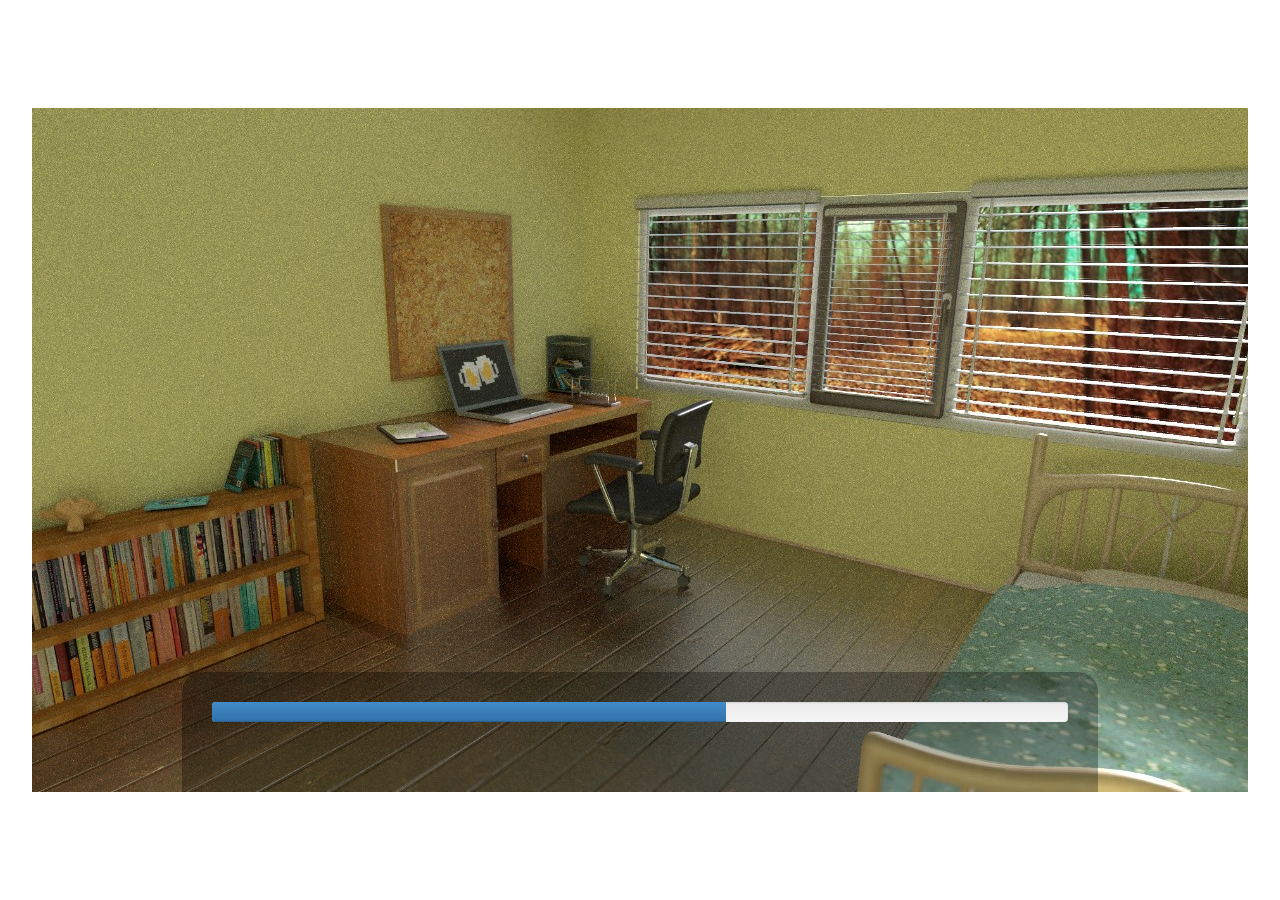
==== web/index.html @ ce3aa04d "dummy progress bars" ====
<html>
<head>
    <link href='http://fonts.googleapis.com/css?family=Exo+2:500italic&subset=cyrillic' rel='stylesheet' type='text/css'>
    <link rel="stylesheet" type="text/css" href="js/lib/dist/css/bootstrap.css">
    <link rel="stylesheet" type="text/css" href="js/lib/dist/css/bootstrap-theme.css">
    <link rel="stylesheet" type="text/css" href="js/lib/jquery-ui-1.11.1/jquery-ui.css">
    <link rel="stylesheet" type="text/css" href="css/main.css" />
    <meta charset="UTF-8">
</head>
<body>
    <div id="container">
        <div id="room" style="display: none">
            <div id="room_background" class="image_stack">
            </div>
            <div id="stats" class="bottom_panel">
                <div class="iconbar">
                    <div class="progress">
                        <div class="progress-bar" role="progressbar" aria-valuenow="60" aria-valuemin="0" aria-valuemax="100" style="width: 60%;">
                        </div>
                    </div>
                </div>
                <div id="moarstats" class="suppl">
                    <div id="left" class="col-md-6">
                        <div class="iconbar">
                            <div class="progress">
                                <div class="progress-bar" role="progressbar" aria-valuenow="60" aria-valuemin="0" aria-valuemax="100" style="width: 60%;">
                                </div>
                            </div>
                        </div>
                        <div class="iconbar">
                            <div class="progress">
                                <div class="progress-bar" role="progressbar" aria-valuenow="60" aria-valuemin="0" aria-valuemax="100" style="width: 60%;">
                                </div>
                            </div>
                        </div>
                        <div class="iconbar">
                            <div class="progress">
                                <div class="progress-bar" role="progressbar" aria-valuenow="60" aria-valuemin="0" aria-valuemax="100" style="width: 60%;">
                                </div>
                            </div>
                        </div>
                    </div>
                    <div id="right" class="col-md-6">
                        <div class="iconbar">
                            <div class="progress">
                                <div class="progress-bar" role="progressbar" aria-valuenow="60" aria-valuemin="0" aria-valuemax="100" style="width: 60%;">
                                </div>
                            </div>
                        </div>
                        <div class="iconbar">
                            <div class="progress">
                                <div class="progress-bar" role="progressbar" aria-valuenow="60" aria-valuemin="0" aria-valuemax="100" style="width: 60%;">
                                </div>
                            </div>
                        </div>
                        <div class="iconbar">
                            <div class="progress">
                                <div class="progress-bar" role="progressbar" aria-valuenow="60" aria-valuemin="0" aria-valuemax="100" style="width: 60%;">
                                </div>
                            </div>
                        </div>
                    </div>
            </div>
        </div> 
    </div>
    <div id="encounter" style="display: none">
        <div id="encounter_background" class="image_stack">
        </div>
    </div>
    <div id="brain">
        <div id="brain_stack" class="image_stack">
        </div>
    </div>
</div>

<script type="text/javascript" src="js/lib/jquery.min.js"></script>
<script type="text/javascript" src="js/lib/velocity.min.js"></script>
<script type="text/javascript" src="js/lib/prefixfree.min.js"></script>
<script type="text/javascript" src="js/lib/dist/js/bootstrap.js"></script>
<script type="text/javascript" src="js/lib/jquery-ui-1.11.1/jquery-ui.js"></script>
<script type="text/javascript" src="js/actions/add_hidden.js"></script>
<script type="text/javascript" src="js/data/encounters.js"></script>
<script type="text/javascript" src="js/data/vars.js"></script>
<script type="text/javascript" src="js/data/memories.js"></script>
<script type="text/javascript" src="js/main.js"></script>
</body>
---- web/css/main.css ----
/* главна резолюция: 1216x684 - мега яка */

body {
    overflow: hidden;
}

#container {
    width:1216px;
    height:684px;
    position:absolute;
    left:50%;
    top:50%;
    margin:-342 0 0 -608px;
    background-color: white;
}

.front {
    z-index: 1;
}

.back {
    z-index: 0;
}

.image_stack {
    position: relative;
}

.stacked {
    position: absolute;
    top: 0px;
    left: 0px;
}

.choice_text {
    width: 200px;
    height: 20px;
}

.encounter_text {
    height: 120px;
    width: 650px;

    float: right;

    border-radius: 6px;
    border-style: solid;
    border-color: #251e0d;

    background-size: 101% 100%;
    background-repeat: no-repeat;

    font-size: 21px;
    line-height: 1.33;
    padding: 15px 16px;
    color: #333333;

    font-family: 'Exo 2', sans-serif;

    -moz-user-select: none;
    background-image: url('../img/encounters/02/lbl2.png');
    cursor: auto;
    display: block;
    font-weight: 400;
    margin-bottom: 0;
    text-align: left;
    vertical-align: middle;
}

.choice_text {
    min-height: 75px;

    max-height: 200px;
    max-width: 240px;

    float: right;

    border-radius: 6px;
    border-style: solid;
    border-color: #251e0d;

    font-size: 16px;
    line-height: 1.33;
    padding: 12px 16px;
    color: #333333;

    font-family: 'Exo 2', sans-serif;

    background-image: url('../img/encounters/02/txt.png');
    cursor: auto;
    display: block;
    font-weight: 400;
    margin-bottom: 0;
    text-align: left;
    vertical-align: middle;
}

.hover_show {
    opacity: 0;
}

.hover_show:hover {
    opacity: 1;
}

.bottom_panel {
    position: absolute;
    top: calc(684px - 120px);
    left: 150px;
    width: calc(1216px - 300px);
    height: 120px;   /* hardcoding all the way */
    z-index: 5;
    background-color: rgba(0, 0, 0, 0.3);
    border-top-left-radius: 20px;
    border-top-right-radius: 20px;
    color: #eee;
    padding: 30px;
    transition: height 1s, top 1s;
}

.bottom_panel:hover {
    top: calc(684px - 220px);
    height: 220px;
}

.suppl {
    opacity: 0;
    transition: opacity 1s;
}

.bottom_panel:hover .suppl {
    opacity: 1;
}
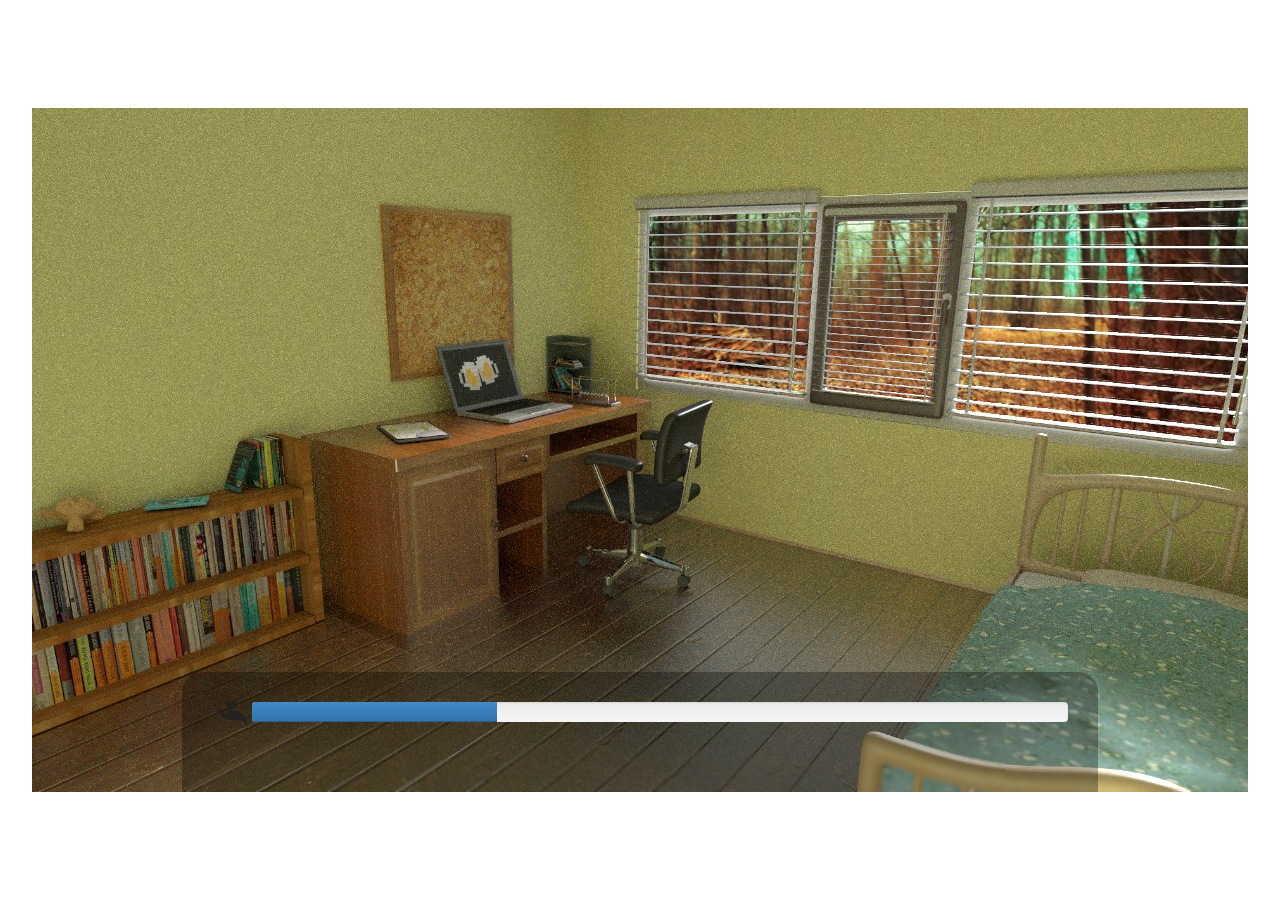
==== commit e0dca2c5: "stats" ====
--- a/web/index.html
+++ b/web/index.html
@@ -12,53 +12,13 @@
         <div id="room" style="display: none">
             <div id="room_background" class="image_stack">
             </div>
-            <div id="stats" class="bottom_panel">
-                <div class="iconbar">
-                    <div class="progress">
-                        <div class="progress-bar" role="progressbar" aria-valuenow="60" aria-valuemin="0" aria-valuemax="100" style="width: 60%;">
-                        </div>
-                    </div>
+            <div class="bottom_panel">
+                <div id="stats">
                 </div>
                 <div id="moarstats" class="suppl">
                     <div id="left" class="col-md-6">
-                        <div class="iconbar">
-                            <div class="progress">
-                                <div class="progress-bar" role="progressbar" aria-valuenow="60" aria-valuemin="0" aria-valuemax="100" style="width: 60%;">
-                                </div>
-                            </div>
-                        </div>
-                        <div class="iconbar">
-                            <div class="progress">
-                                <div class="progress-bar" role="progressbar" aria-valuenow="60" aria-valuemin="0" aria-valuemax="100" style="width: 60%;">
-                                </div>
-                            </div>
-                        </div>
-                        <div class="iconbar">
-                            <div class="progress">
-                                <div class="progress-bar" role="progressbar" aria-valuenow="60" aria-valuemin="0" aria-valuemax="100" style="width: 60%;">
-                                </div>
-                            </div>
-                        </div>
                     </div>
                     <div id="right" class="col-md-6">
-                        <div class="iconbar">
-                            <div class="progress">
-                                <div class="progress-bar" role="progressbar" aria-valuenow="60" aria-valuemin="0" aria-valuemax="100" style="width: 60%;">
-                                </div>
-                            </div>
-                        </div>
-                        <div class="iconbar">
-                            <div class="progress">
-                                <div class="progress-bar" role="progressbar" aria-valuenow="60" aria-valuemin="0" aria-valuemax="100" style="width: 60%;">
-                                </div>
-                            </div>
-                        </div>
-                        <div class="iconbar">
-                            <div class="progress">
-                                <div class="progress-bar" role="progressbar" aria-valuenow="60" aria-valuemin="0" aria-valuemax="100" style="width: 60%;">
-                                </div>
-                            </div>
-                        </div>
                     </div>
             </div>
         </div> 
--- a/web/css/main.css
+++ b/web/css/main.css
@@ -131,3 +131,10 @@
 .bottom_panel:hover .suppl {
     opacity: 1;
 }
+
+.icon {
+    height: 40px;
+    float: left;
+    margin-top: -10px;
+}
+
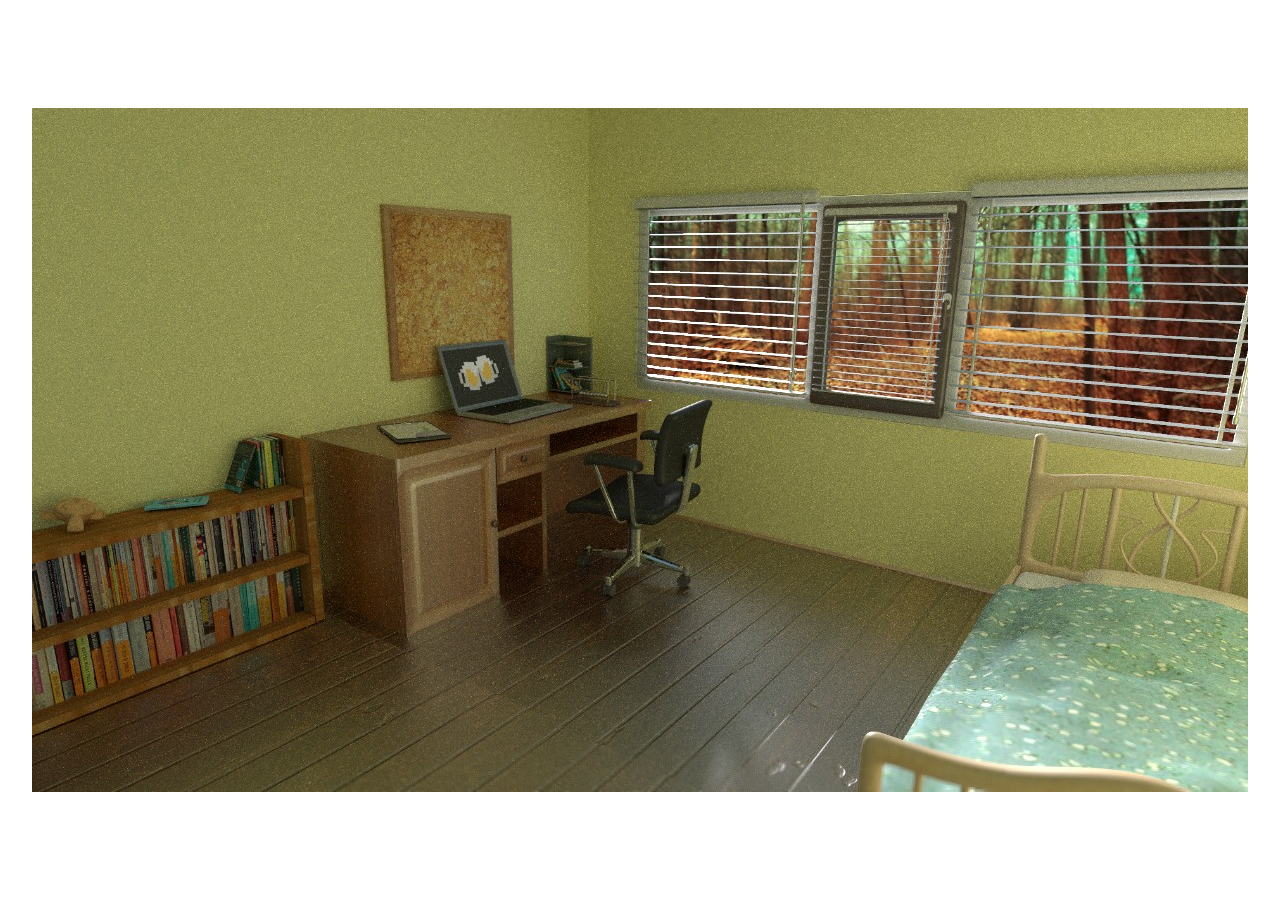
==== commit 5145f9b3: "Merge branch 'master' of https://github.com/bitterfly/6a into tree" ====
--- a/web/index.html
+++ b/web/index.html
@@ -8,20 +8,10 @@
     <meta charset="UTF-8">
 </head>
 <body>
-    <div id="container">
-        <div id="room" style="display: none">
-            <div id="room_background" class="image_stack">
-            </div>
-            <div class="bottom_panel">
-                <div id="stats">
-                </div>
-                <div id="moarstats" class="suppl">
-                    <div id="left" class="col-md-6">
-                    </div>
-                    <div id="right" class="col-md-6">
-                    </div>
-            </div>
-        </div> 
+<div id="container">
+    <div id="room" style="display: none">
+        <div id="room_background" class="image_stack">
+        </div>
     </div>
     <div id="encounter" style="display: none">
         <div id="encounter_background" class="image_stack">
--- a/web/css/main.css
+++ b/web/css/main.css
@@ -1,8 +1,4 @@
 /* главна резолюция: 1216x684 - мега яка */
-
-body {
-    overflow: hidden;
-}
 
 #container {
     width:1216px;
@@ -11,7 +7,7 @@
     left:50%;
     top:50%;
     margin:-342 0 0 -608px;
-    background-color: white;
+    background-color: #ccc;
 }
 
 .front {
@@ -43,13 +39,9 @@
 
     float: right;
 
+    background-color: #f9f9f9;
+
     border-radius: 6px;
-    border-style: solid;
-    border-color: #251e0d;
-
-    background-size: 101% 100%;
-    background-repeat: no-repeat;
-
     font-size: 21px;
     line-height: 1.33;
     padding: 15px 16px;
@@ -58,7 +50,7 @@
     font-family: 'Exo 2', sans-serif;
 
     -moz-user-select: none;
-    background-image: url('../img/encounters/02/lbl2.png');
+    background-image: none;
     cursor: auto;
     display: block;
     font-weight: 400;
@@ -75,18 +67,18 @@
 
     float: right;
 
+    background-color: #f9f9f9;
+
     border-radius: 6px;
-    border-style: solid;
-    border-color: #251e0d;
-
     font-size: 16px;
     line-height: 1.33;
-    padding: 12px 16px;
+    padding: 15px 16px;
     color: #333333;
 
     font-family: 'Exo 2', sans-serif;
 
-    background-image: url('../img/encounters/02/txt.png');
+    -moz-user-select: none;
+    background-image: none;
     cursor: auto;
     display: block;
     font-weight: 400;
@@ -102,39 +94,3 @@
 .hover_show:hover {
     opacity: 1;
 }
-
-.bottom_panel {
-    position: absolute;
-    top: calc(684px - 120px);
-    left: 150px;
-    width: calc(1216px - 300px);
-    height: 120px;   /* hardcoding all the way */
-    z-index: 5;
-    background-color: rgba(0, 0, 0, 0.3);
-    border-top-left-radius: 20px;
-    border-top-right-radius: 20px;
-    color: #eee;
-    padding: 30px;
-    transition: height 1s, top 1s;
-}
-
-.bottom_panel:hover {
-    top: calc(684px - 220px);
-    height: 220px;
-}
-
-.suppl {
-    opacity: 0;
-    transition: opacity 1s;
-}
-
-.bottom_panel:hover .suppl {
-    opacity: 1;
-}
-
-.icon {
-    height: 40px;
-    float: left;
-    margin-top: -10px;
-}
-
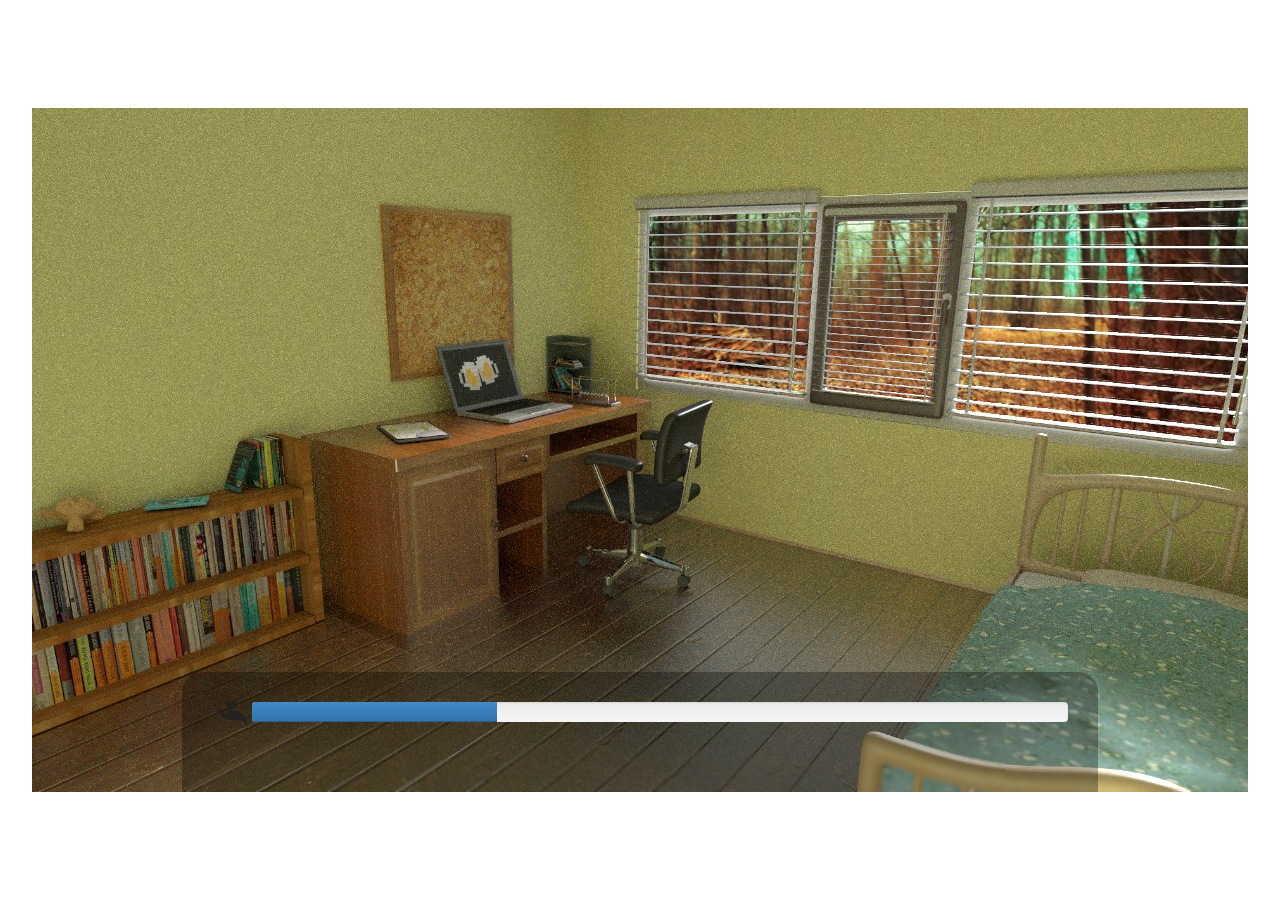
==== commit 8ab43d1b: "Merge branch 'master' of https://github.com/bitterfly/6a into tree" ====
--- a/web/index.html
+++ b/web/index.html
@@ -8,10 +8,20 @@
     <meta charset="UTF-8">
 </head>
 <body>
-<div id="container">
-    <div id="room" style="display: none">
-        <div id="room_background" class="image_stack">
-        </div>
+    <div id="container">
+        <div id="room" style="display: none">
+            <div id="room_background" class="image_stack">
+            </div>
+            <div class="bottom_panel">
+                <div id="stats">
+                </div>
+                <div id="moarstats" class="suppl">
+                    <div id="left" class="col-md-6">
+                    </div>
+                    <div id="right" class="col-md-6">
+                    </div>
+            </div>
+        </div> 
     </div>
     <div id="encounter" style="display: none">
         <div id="encounter_background" class="image_stack">
--- a/web/css/main.css
+++ b/web/css/main.css
@@ -1,4 +1,8 @@
 /* главна резолюция: 1216x684 - мега яка */
+
+body {
+    overflow: hidden;
+}
 
 #container {
     width:1216px;
@@ -7,7 +11,7 @@
     left:50%;
     top:50%;
     margin:-342 0 0 -608px;
-    background-color: #ccc;
+    background-color: white;
 }
 
 .front {
@@ -39,9 +43,13 @@
 
     float: right;
 
-    background-color: #f9f9f9;
+    border-radius: 6px;
+    border-style: solid;
+    border-color: #251e0d;
 
-    border-radius: 6px;
+    background-size: 101% 100%;
+    background-repeat: no-repeat;
+
     font-size: 21px;
     line-height: 1.33;
     padding: 15px 16px;
@@ -50,7 +58,7 @@
     font-family: 'Exo 2', sans-serif;
 
     -moz-user-select: none;
-    background-image: none;
+    background-image: url('../img/encounters/02/lbl2.png');
     cursor: auto;
     display: block;
     font-weight: 400;
@@ -67,24 +75,33 @@
 
     float: right;
 
-    background-color: #f9f9f9;
+    border-radius: 6px;
+    border-style: solid;
+    border-color: #251e0d;
 
-    border-radius: 6px;
     font-size: 16px;
     line-height: 1.33;
-    padding: 15px 16px;
+    padding: 12px 16px;
     color: #333333;
 
     font-family: 'Exo 2', sans-serif;
 
-    -moz-user-select: none;
-    background-image: none;
+    background-image: url('../img/encounters/02/txt.png');
     cursor: auto;
     display: block;
     font-weight: 400;
     margin-bottom: 0;
     text-align: left;
     vertical-align: middle;
+}
+
+.choice_img {
+    position: absolute;
+
+    float: right;
+
+    top: 440px;
+    right: 100px;
 }
 
 .hover_show {
@@ -94,3 +111,39 @@
 .hover_show:hover {
     opacity: 1;
 }
+
+.bottom_panel {
+    position: absolute;
+    top: calc(684px - 120px);
+    left: 150px;
+    width: calc(1216px - 300px);
+    height: 120px;   /* hardcoding all the way */
+    z-index: 5;
+    background-color: rgba(0, 0, 0, 0.3);
+    border-top-left-radius: 20px;
+    border-top-right-radius: 20px;
+    color: #eee;
+    padding: 30px;
+    transition: height 1s, top 1s;
+}
+
+.bottom_panel:hover {
+    top: calc(684px - 220px);
+    height: 220px;
+}
+
+.suppl {
+    opacity: 0;
+    transition: opacity 1s;
+}
+
+.bottom_panel:hover .suppl {
+    opacity: 1;
+}
+
+.icon {
+    height: 40px;
+    float: left;
+    margin-top: -10px;
+}
+
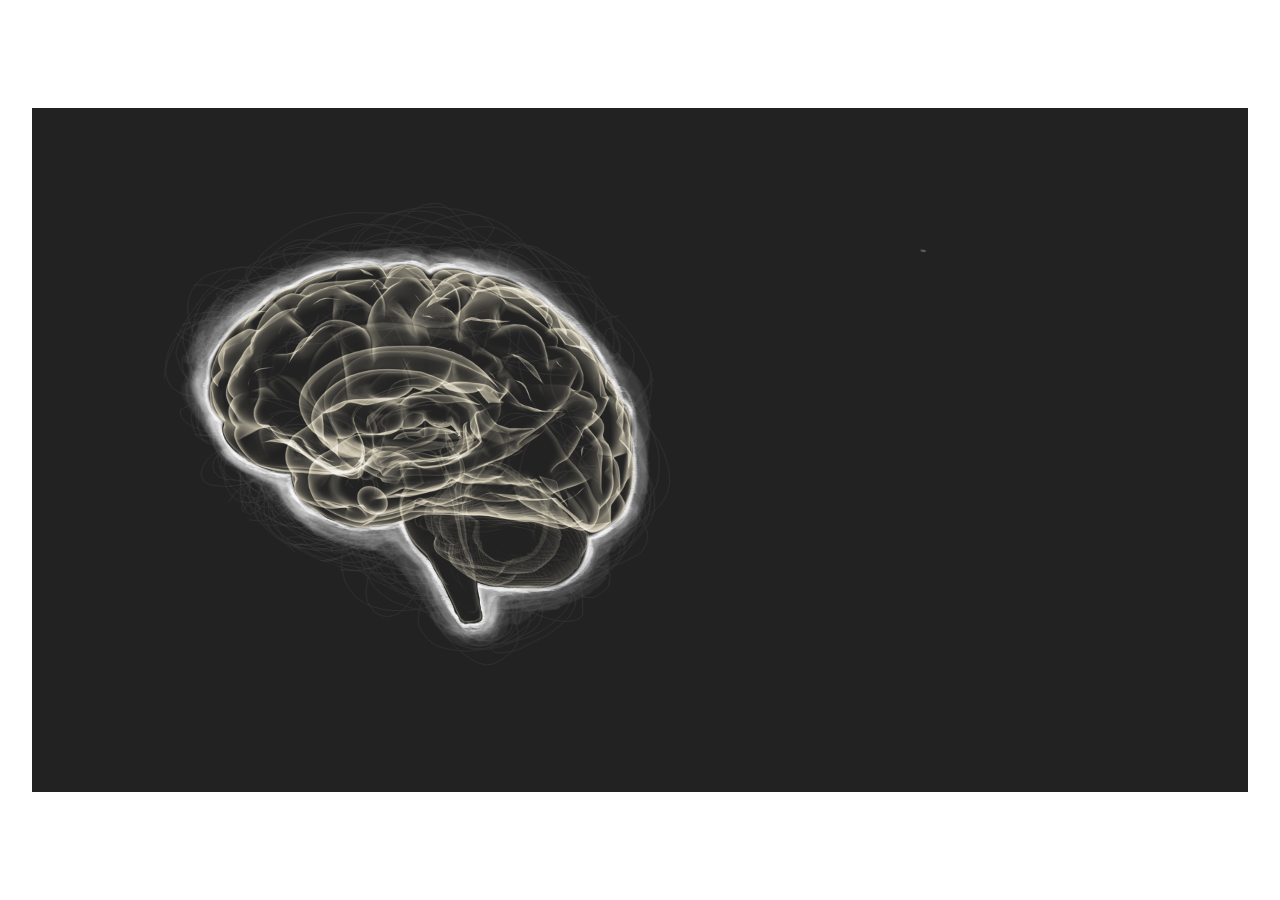
==== commit 6cb58acc: "end bars" ====
--- a/web/index.html
+++ b/web/index.html
@@ -31,6 +31,10 @@
         <div id="brain_stack" class="image_stack">
         </div>
     </div>
+    <div id="end" style="display: none">
+        <div class="col-md-8"></div>
+        <div id="end_bars" class="col-md-4"></div>
+    </div>
 </div>
 
 <script type="text/javascript" src="js/lib/jquery.min.js"></script>
--- a/web/css/main.css
+++ b/web/css/main.css
@@ -68,7 +68,7 @@
 }
 
 .choice_text {
-    min-height: 75px;
+    min-height: 90px;
 
     max-height: 200px;
     max-width: 240px;
@@ -141,9 +141,39 @@
     opacity: 1;
 }
 
+/*.temp {
+    position: relative;
+    display: inline;
+
+    width:140px;
+    color: #FFFFFF;
+    background: #000000;
+    height: 30px;
+    line-height: 30px;
+    text-align: center;
+    border-radius: 6px;
+
+    visibility: visible;
+    opacity: 0.8;
+    bottom: 30px;
+    left: 50%;
+    margin-left: -76px;
+    z-index: 999;
+}*/
+
 .icon {
     height: 40px;
     float: left;
     margin-top: -10px;
 }
 
+.extra {
+    color: red;
+}
+
+#end {
+    width: 1216px;
+    height: 684px;
+    padding-top: 300px;
+    background-image: url(../img/end/bg.png);
+}
